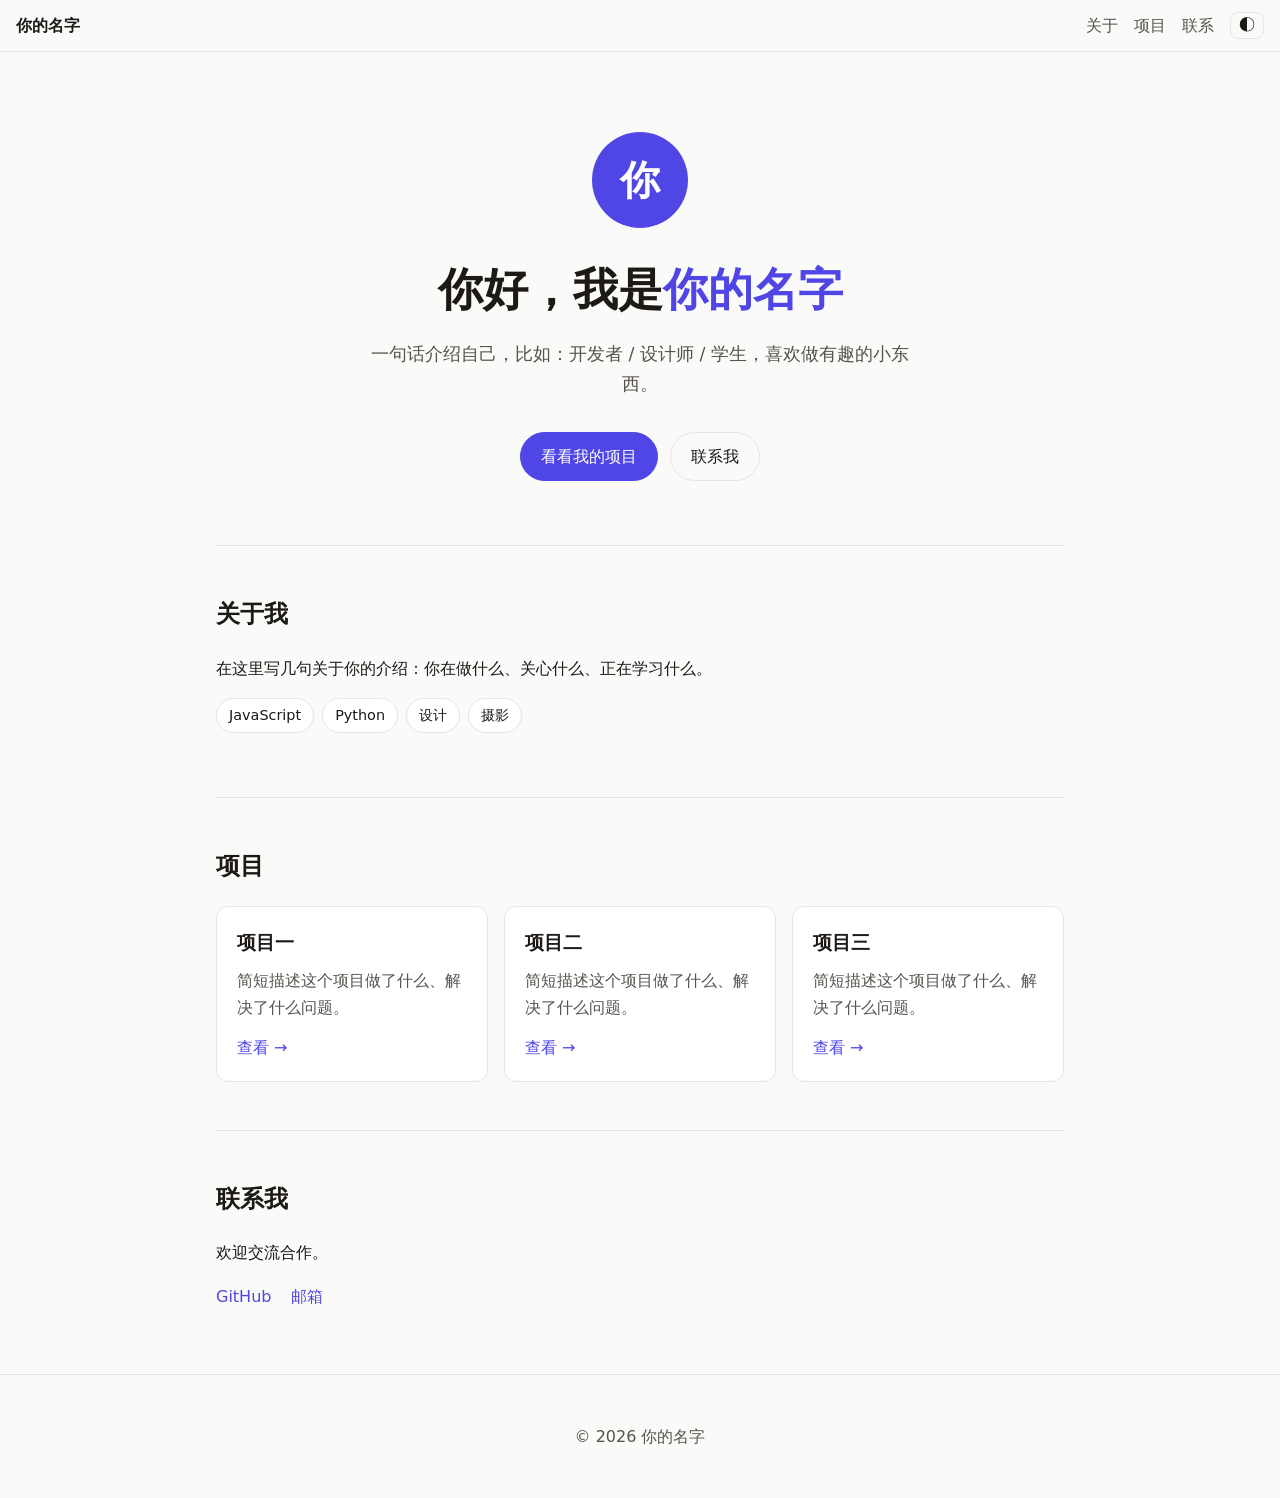
==== index.html @ 75d5b184 "Add static personal homepage Single-page site with hero, about, projects and contact sections, respo" ====
<!doctype html>
<html lang="zh-CN">
<head>
  <meta charset="utf-8">
  <meta name="viewport" content="width=device-width, initial-scale=1">
  <title>你的名字 · 个人主页</title>
  <meta name="description" content="你的名字的个人主页">
  <link rel="stylesheet" href="style.css">
</head>
<body>
  <header class="nav">
    <a class="brand" href="#top">你的名字</a>
    <nav>
      <a href="#about">关于</a>
      <a href="#projects">项目</a>
      <a href="#contact">联系</a>
      <button id="theme-toggle" type="button" aria-label="切换深色/浅色模式">◐</button>
    </nav>
  </header>

  <main id="top">
    <section class="hero">
      <div class="avatar" aria-hidden="true">你</div>
      <h1>你好，我是<span class="accent">你的名字</span></h1>
      <p class="tagline">一句话介绍自己，比如：开发者 / 设计师 / 学生，喜欢做有趣的小东西。</p>
      <div class="actions">
        <a class="btn primary" href="#projects">看看我的项目</a>
        <a class="btn" href="#contact">联系我</a>
      </div>
    </section>

    <section id="about" class="section">
      <h2>关于我</h2>
      <p>在这里写几句关于你的介绍：你在做什么、关心什么、正在学习什么。</p>
      <ul class="tags">
        <li>JavaScript</li>
        <li>Python</li>
        <li>设计</li>
        <li>摄影</li>
      </ul>
    </section>

    <section id="projects" class="section">
      <h2>项目</h2>
      <div class="grid">
        <article class="card">
          <h3>项目一</h3>
          <p>简短描述这个项目做了什么、解决了什么问题。</p>
          <a href="#">查看 →</a>
        </article>
        <article class="card">
          <h3>项目二</h3>
          <p>简短描述这个项目做了什么、解决了什么问题。</p>
          <a href="#">查看 →</a>
        </article>
        <article class="card">
          <h3>项目三</h3>
          <p>简短描述这个项目做了什么、解决了什么问题。</p>
          <a href="#">查看 →</a>
        </article>
      </div>
    </section>

    <section id="contact" class="section">
      <h2>联系我</h2>
      <p>欢迎交流合作。</p>
      <ul class="links">
        <li><a href="https://github.com/">GitHub</a></li>
        <li><a href="mailto:you@example.com">邮箱</a></li>
      </ul>
    </section>
  </main>

  <footer class="footer">
    <p>© <span id="year"></span> 你的名字</p>
  </footer>

  <script src="script.js"></script>
</body>
</html>
---- style.css ----
:root {
  --bg: #fafaf9;
  --surface: #ffffff;
  --text: #1c1917;
  --muted: #57534e;
  --border: #e7e5e4;
  --accent: #4f46e5;
  --accent-contrast: #ffffff;
}

@media (prefers-color-scheme: dark) {
  :root:not([data-theme="light"]) {
    --bg: #0c0a09;
    --surface: #1c1917;
    --text: #f5f5f4;
    --muted: #a8a29e;
    --border: #292524;
    --accent: #818cf8;
    --accent-contrast: #0c0a09;
  }
}

:root[data-theme="dark"] {
  --bg: #0c0a09;
  --surface: #1c1917;
  --text: #f5f5f4;
  --muted: #a8a29e;
  --border: #292524;
  --accent: #818cf8;
  --accent-contrast: #0c0a09;
}

* { box-sizing: border-box; }

html { scroll-behavior: smooth; }

body {
  margin: 0;
  background: var(--bg);
  color: var(--text);
  font-family: system-ui, -apple-system, "PingFang SC", "Microsoft YaHei", sans-serif;
  line-height: 1.7;
}

a { color: var(--accent); text-decoration: none; }
a:hover { text-decoration: underline; }

.nav {
  position: sticky;
  top: 0;
  display: flex;
  justify-content: space-between;
  align-items: center;
  padding: 12px 16px;
  background: color-mix(in srgb, var(--bg) 85%, transparent);
  backdrop-filter: blur(8px);
  border-bottom: 1px solid var(--border);
  z-index: 10;
}

.brand { font-weight: 700; color: var(--text); }

.nav nav { display: flex; align-items: center; gap: 16px; }
.nav nav a { color: var(--muted); }

#theme-toggle {
  background: none;
  border: 1px solid var(--border);
  color: var(--text);
  border-radius: 8px;
  padding: 2px 8px;
  cursor: pointer;
  font-size: 1rem;
}

main {
  max-width: 880px;
  margin: 0 auto;
  padding: 0 16px;
}

.hero {
  text-align: center;
  padding: 80px 0 64px;
}

.avatar {
  width: 96px;
  height: 96px;
  margin: 0 auto 24px;
  border-radius: 50%;
  display: grid;
  place-items: center;
  font-size: 2.5rem;
  font-weight: 700;
  background: var(--accent);
  color: var(--accent-contrast);
}

.hero h1 { font-size: clamp(1.8rem, 5vw, 2.8rem); margin: 0 0 12px; }
.accent { color: var(--accent); }
.tagline { color: var(--muted); font-size: 1.1rem; margin: 0 auto 32px; max-width: 560px; }

.actions { display: flex; gap: 12px; justify-content: center; flex-wrap: wrap; }

.btn {
  padding: 10px 20px;
  border-radius: 999px;
  border: 1px solid var(--border);
  color: var(--text);
}
.btn:hover { text-decoration: none; border-color: var(--accent); }
.btn.primary { background: var(--accent); color: var(--accent-contrast); border-color: var(--accent); }

.section { padding: 48px 0; border-top: 1px solid var(--border); }
.section h2 { margin-top: 0; }

.tags, .links { list-style: none; padding: 0; display: flex; flex-wrap: wrap; gap: 8px; }
.tags li {
  padding: 4px 12px;
  border-radius: 999px;
  background: var(--surface);
  border: 1px solid var(--border);
  font-size: 0.9rem;
}
.links { gap: 20px; }

.grid {
  display: grid;
  grid-template-columns: repeat(auto-fill, minmax(240px, 1fr));
  gap: 16px;
}

.card {
  background: var(--surface);
  border: 1px solid var(--border);
  border-radius: 12px;
  padding: 20px;
  transition: transform 0.15s, border-color 0.15s;
}
.card:hover { transform: translateY(-2px); border-color: var(--accent); }
.card h3 { margin: 0 0 8px; }
.card p { color: var(--muted); margin: 0 0 12px; }

.footer {
  text-align: center;
  color: var(--muted);
  padding: 32px 16px;
  border-top: 1px solid var(--border);
}
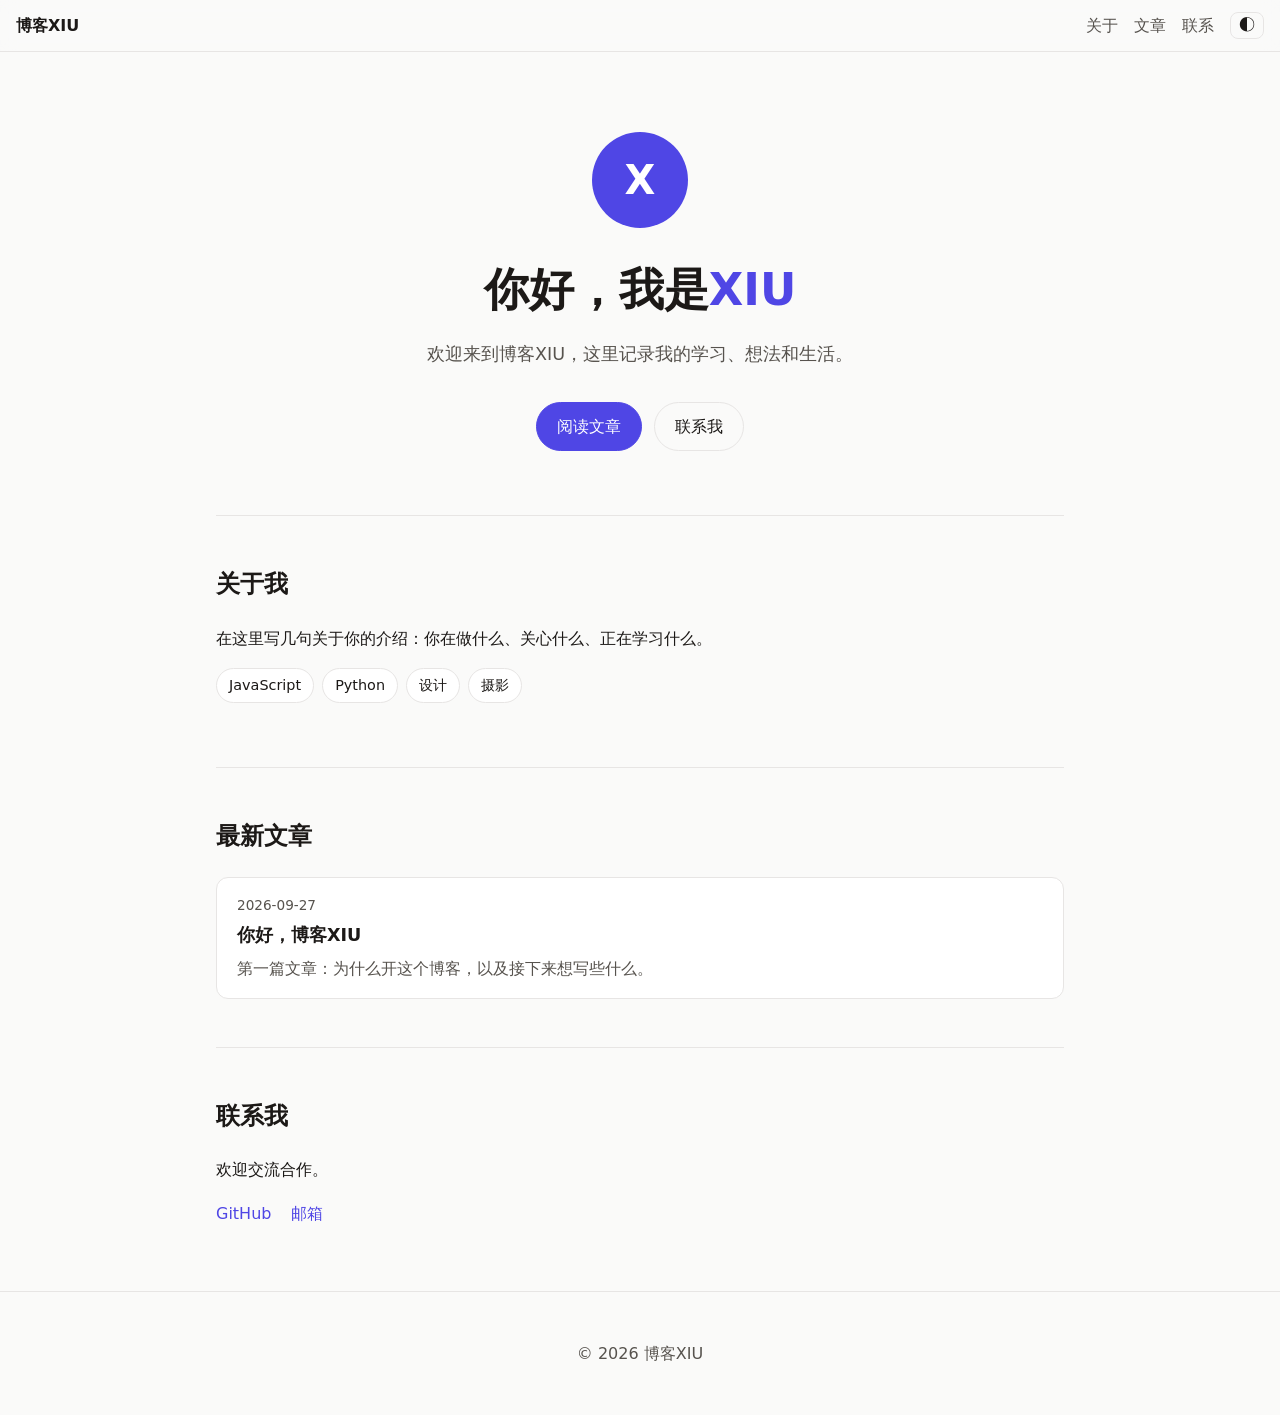
==== commit 424898dd: "Turn homepage into 博客XIU blog with first post Rebrand to 博客XIU, replace the projects grid with a pos" ====
--- a/index.html
+++ b/index.html
@@ -3,16 +3,16 @@
 <head>
   <meta charset="utf-8">
   <meta name="viewport" content="width=device-width, initial-scale=1">
-  <title>你的名字 · 个人主页</title>
-  <meta name="description" content="你的名字的个人主页">
+  <title>博客XIU</title>
+  <meta name="description" content="XIU 的个人博客">
   <link rel="stylesheet" href="style.css">
 </head>
 <body>
   <header class="nav">
-    <a class="brand" href="#top">你的名字</a>
+    <a class="brand" href="#top">博客XIU</a>
     <nav>
       <a href="#about">关于</a>
-      <a href="#projects">项目</a>
+      <a href="#posts">文章</a>
       <a href="#contact">联系</a>
       <button id="theme-toggle" type="button" aria-label="切换深色/浅色模式">◐</button>
     </nav>
@@ -20,11 +20,11 @@
 
   <main id="top">
     <section class="hero">
-      <div class="avatar" aria-hidden="true">你</div>
-      <h1>你好，我是<span class="accent">你的名字</span></h1>
-      <p class="tagline">一句话介绍自己，比如：开发者 / 设计师 / 学生，喜欢做有趣的小东西。</p>
+      <div class="avatar" aria-hidden="true">X</div>
+      <h1>你好，我是<span class="accent">XIU</span></h1>
+      <p class="tagline">欢迎来到博客XIU，这里记录我的学习、想法和生活。</p>
       <div class="actions">
-        <a class="btn primary" href="#projects">看看我的项目</a>
+        <a class="btn primary" href="#posts">阅读文章</a>
         <a class="btn" href="#contact">联系我</a>
       </div>
     </section>
@@ -40,39 +40,31 @@
       </ul>
     </section>
 
-    <section id="projects" class="section">
-      <h2>项目</h2>
-      <div class="grid">
-        <article class="card">
-          <h3>项目一</h3>
-          <p>简短描述这个项目做了什么、解决了什么问题。</p>
-          <a href="#">查看 →</a>
-        </article>
-        <article class="card">
-          <h3>项目二</h3>
-          <p>简短描述这个项目做了什么、解决了什么问题。</p>
-          <a href="#">查看 →</a>
-        </article>
-        <article class="card">
-          <h3>项目三</h3>
-          <p>简短描述这个项目做了什么、解决了什么问题。</p>
-          <a href="#">查看 →</a>
-        </article>
-      </div>
+    <section id="posts" class="section">
+      <h2>最新文章</h2>
+      <ul class="post-list">
+        <li>
+          <a class="post-link" href="posts/hello-world.html">
+            <time datetime="2026-09-27">2026-09-27</time>
+            <span class="post-title">你好，博客XIU</span>
+            <span class="post-summary">第一篇文章：为什么开这个博客，以及接下来想写些什么。</span>
+          </a>
+        </li>
+      </ul>
     </section>
 
     <section id="contact" class="section">
       <h2>联系我</h2>
       <p>欢迎交流合作。</p>
       <ul class="links">
-        <li><a href="https://github.com/">GitHub</a></li>
+        <li><a href="https://github.com/TEST-QIXIUXIAN">GitHub</a></li>
         <li><a href="mailto:you@example.com">邮箱</a></li>
       </ul>
     </section>
   </main>
 
   <footer class="footer">
-    <p>© <span id="year"></span> 你的名字</p>
+    <p>© <span id="year"></span> 博客XIU</p>
   </footer>
 
   <script src="script.js"></script>
--- a/style.css
+++ b/style.css
@@ -125,22 +125,28 @@
 }
 .links { gap: 20px; }
 
-.grid {
+.post-list { list-style: none; padding: 0; margin: 0; display: grid; gap: 12px; }
+
+.post-link {
   display: grid;
-  grid-template-columns: repeat(auto-fill, minmax(240px, 1fr));
-  gap: 16px;
-}
-
-.card {
+  gap: 4px;
   background: var(--surface);
   border: 1px solid var(--border);
   border-radius: 12px;
-  padding: 20px;
+  padding: 16px 20px;
+  color: var(--text);
   transition: transform 0.15s, border-color 0.15s;
 }
-.card:hover { transform: translateY(-2px); border-color: var(--accent); }
-.card h3 { margin: 0 0 8px; }
-.card p { color: var(--muted); margin: 0 0 12px; }
+.post-link:hover { text-decoration: none; transform: translateY(-2px); border-color: var(--accent); }
+.post-link time, .post-meta { color: var(--muted); font-size: 0.85rem; }
+.post-title { font-weight: 700; font-size: 1.1rem; }
+.post-summary { color: var(--muted); }
+
+.post { max-width: 680px; margin: 0 auto; padding: 48px 0; }
+.post h1 { font-size: clamp(1.6rem, 4.5vw, 2.2rem); margin: 0 0 8px; line-height: 1.3; }
+.post .post-meta { display: block; margin-bottom: 32px; }
+.post h2 { margin-top: 40px; }
+.back { display: inline-block; margin-top: 40px; }
 
 .footer {
   text-align: center;
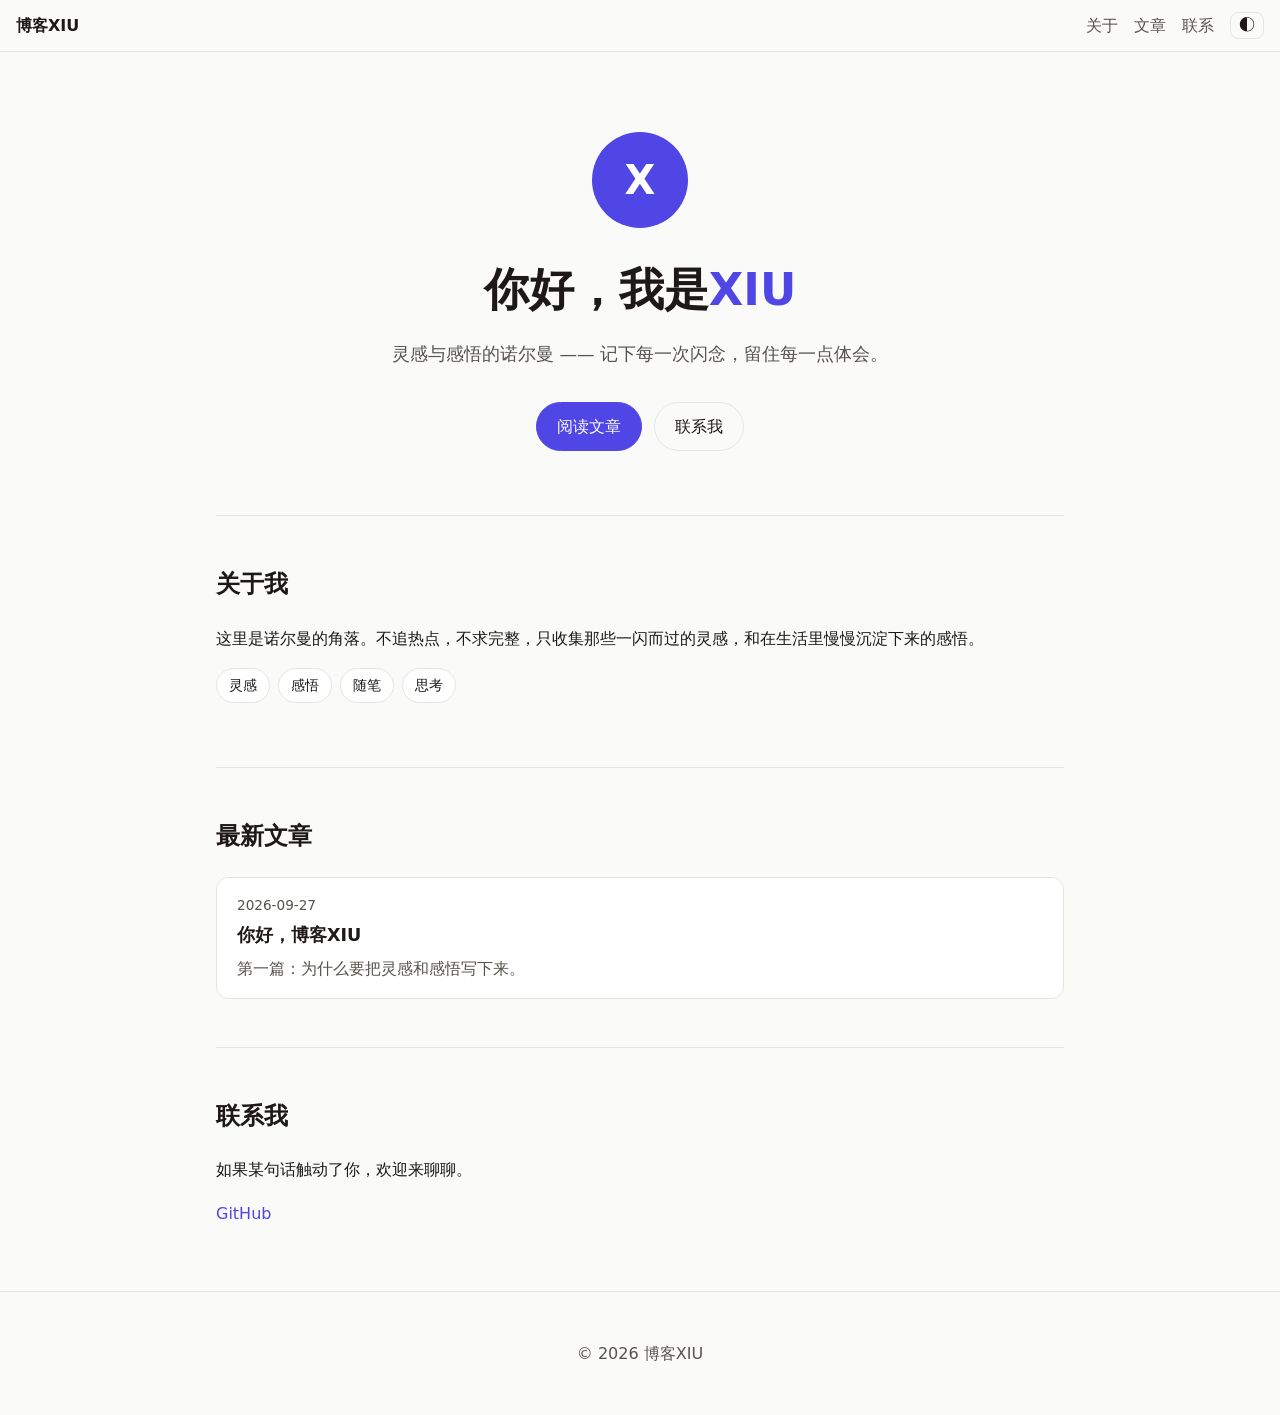
==== commit adcc5329: "Theme blog around 灵感与感悟的诺尔曼 Rewrite tagline, about text, tags and the first post for the inspiration" ====
--- a/index.html
+++ b/index.html
@@ -3,8 +3,8 @@
 <head>
   <meta charset="utf-8">
   <meta name="viewport" content="width=device-width, initial-scale=1">
-  <title>博客XIU</title>
-  <meta name="description" content="XIU 的个人博客">
+  <title>博客XIU · 灵感与感悟的诺尔曼</title>
+  <meta name="description" content="博客XIU：灵感与感悟的诺尔曼">
   <link rel="stylesheet" href="style.css">
 </head>
 <body>
@@ -22,7 +22,7 @@
     <section class="hero">
       <div class="avatar" aria-hidden="true">X</div>
       <h1>你好，我是<span class="accent">XIU</span></h1>
-      <p class="tagline">欢迎来到博客XIU，这里记录我的学习、想法和生活。</p>
+      <p class="tagline">灵感与感悟的诺尔曼 —— 记下每一次闪念，留住每一点体会。</p>
       <div class="actions">
         <a class="btn primary" href="#posts">阅读文章</a>
         <a class="btn" href="#contact">联系我</a>
@@ -31,12 +31,12 @@
 
     <section id="about" class="section">
       <h2>关于我</h2>
-      <p>在这里写几句关于你的介绍：你在做什么、关心什么、正在学习什么。</p>
+      <p>这里是诺尔曼的角落。不追热点，不求完整，只收集那些一闪而过的灵感，和在生活里慢慢沉淀下来的感悟。</p>
       <ul class="tags">
-        <li>JavaScript</li>
-        <li>Python</li>
-        <li>设计</li>
-        <li>摄影</li>
+        <li>灵感</li>
+        <li>感悟</li>
+        <li>随笔</li>
+        <li>思考</li>
       </ul>
     </section>
 
@@ -47,7 +47,7 @@
           <a class="post-link" href="posts/hello-world.html">
             <time datetime="2026-09-27">2026-09-27</time>
             <span class="post-title">你好，博客XIU</span>
-            <span class="post-summary">第一篇文章：为什么开这个博客，以及接下来想写些什么。</span>
+            <span class="post-summary">第一篇：为什么要把灵感和感悟写下来。</span>
           </a>
         </li>
       </ul>
@@ -55,10 +55,9 @@
 
     <section id="contact" class="section">
       <h2>联系我</h2>
-      <p>欢迎交流合作。</p>
+      <p>如果某句话触动了你，欢迎来聊聊。</p>
       <ul class="links">
         <li><a href="https://github.com/TEST-QIXIUXIAN">GitHub</a></li>
-        <li><a href="mailto:you@example.com">邮箱</a></li>
       </ul>
     </section>
   </main>
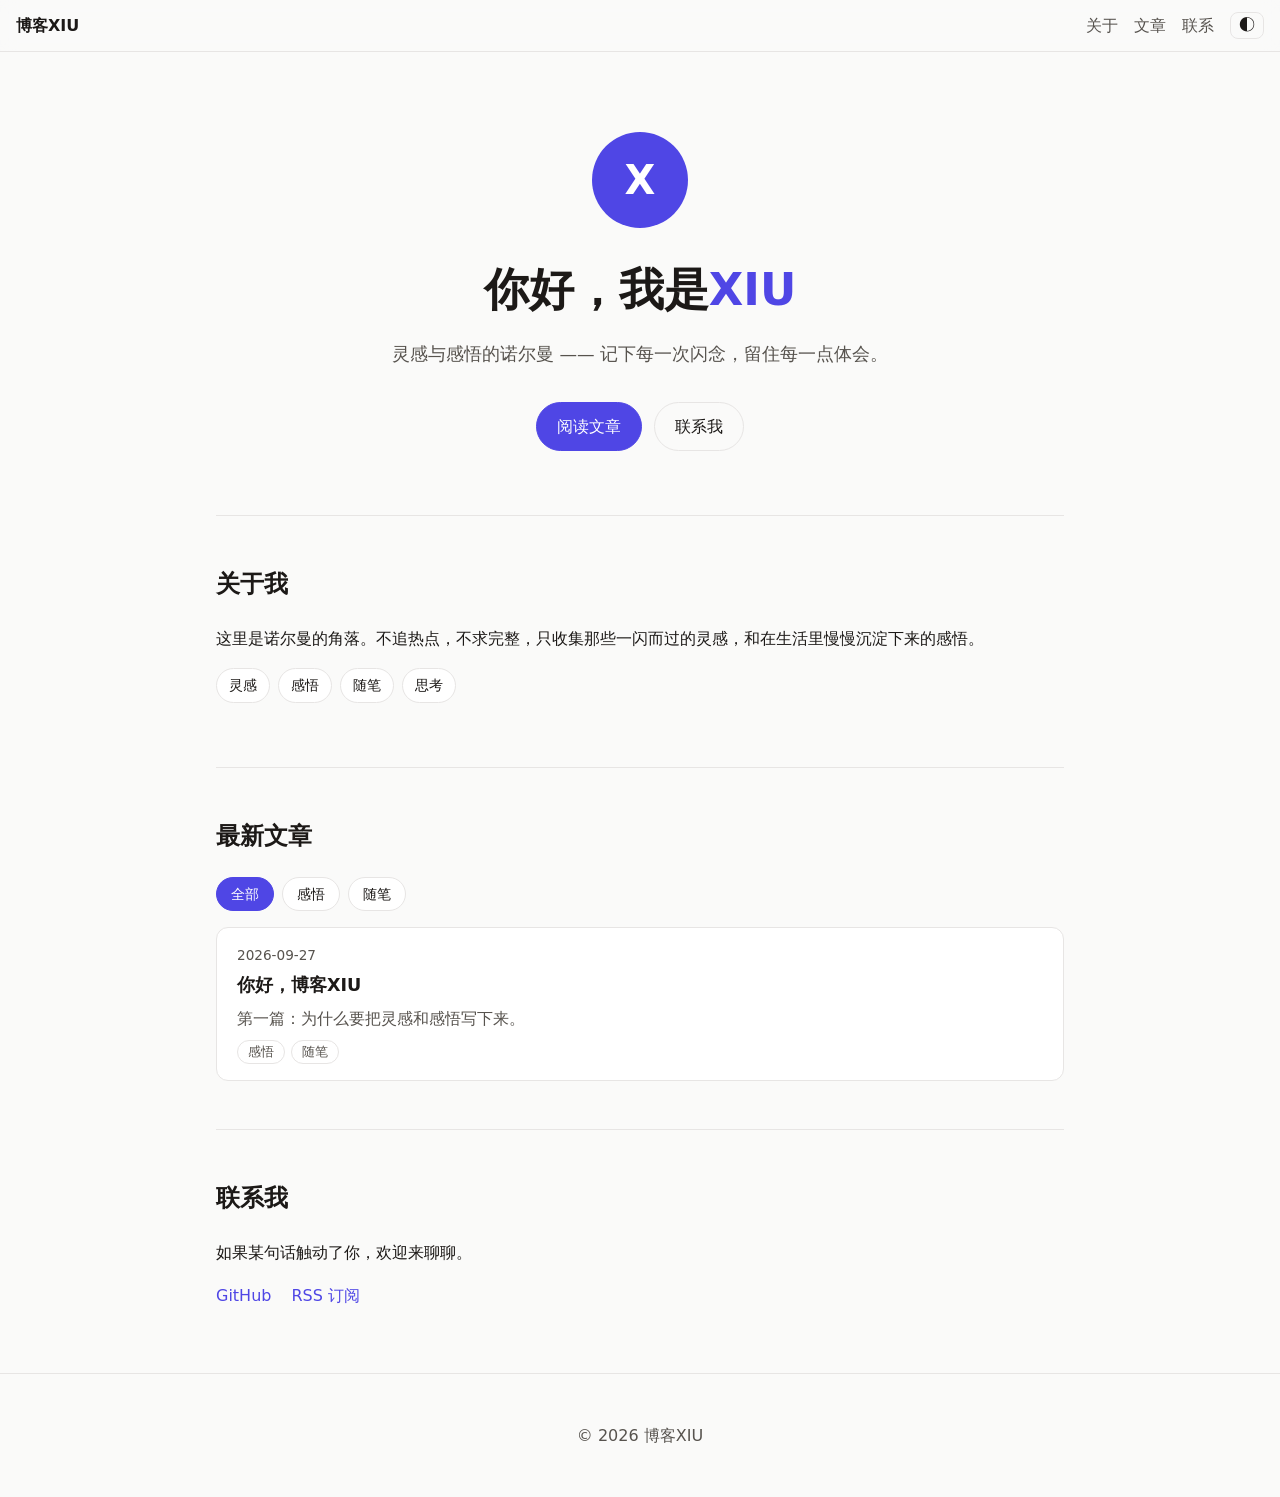
==== commit 259f6078: "Add category filter and RSS feed via build.py generator Posts declare date/tags/summary in <head>; b" ====
--- a/index.html
+++ b/index.html
@@ -6,6 +6,7 @@
   <title>博客XIU · 灵感与感悟的诺尔曼</title>
   <meta name="description" content="博客XIU：灵感与感悟的诺尔曼">
   <link rel="stylesheet" href="style.css">
+  <link rel="alternate" type="application/rss+xml" title="博客XIU" href="feed.xml">
 </head>
 <body>
   <header class="nav">
@@ -42,15 +43,26 @@
 
     <section id="posts" class="section">
       <h2>最新文章</h2>
+      <div class="filters" role="group" aria-label="按分类筛选">
+        <!-- filters:start -->
+        <button type="button" data-tag="" aria-pressed="true">全部</button>
+        <button type="button" data-tag="感悟" aria-pressed="false">感悟</button>
+        <button type="button" data-tag="随笔" aria-pressed="false">随笔</button>
+        <!-- filters:end -->
+      </div>
       <ul class="post-list">
-        <li>
+        <!-- posts:start -->
+        <li data-tags="感悟,随笔">
           <a class="post-link" href="posts/hello-world.html">
             <time datetime="2026-09-27">2026-09-27</time>
             <span class="post-title">你好，博客XIU</span>
             <span class="post-summary">第一篇：为什么要把灵感和感悟写下来。</span>
+            <span class="post-tags"><span class="post-tag">感悟</span><span class="post-tag">随笔</span></span>
           </a>
         </li>
+        <!-- posts:end -->
       </ul>
+      <p class="empty" hidden>这个分类下还没有文章。</p>
     </section>
 
     <section id="contact" class="section">
@@ -58,6 +70,7 @@
       <p>如果某句话触动了你，欢迎来聊聊。</p>
       <ul class="links">
         <li><a href="https://github.com/TEST-QIXIUXIAN">GitHub</a></li>
+        <li><a href="feed.xml">RSS 订阅</a></li>
       </ul>
     </section>
   </main>
--- a/style.css
+++ b/style.css
@@ -154,3 +154,27 @@
   padding: 32px 16px;
   border-top: 1px solid var(--border);
 }
+
+.filters { display: flex; flex-wrap: wrap; gap: 8px; margin-bottom: 16px; }
+.filters button {
+  padding: 4px 14px;
+  border-radius: 999px;
+  border: 1px solid var(--border);
+  background: var(--surface);
+  color: var(--text);
+  font: inherit;
+  font-size: 0.9rem;
+  cursor: pointer;
+}
+.filters button[aria-pressed="true"] { background: var(--accent); border-color: var(--accent); color: var(--accent-contrast); }
+
+.post-tags { display: flex; flex-wrap: wrap; gap: 6px; margin-top: 4px; }
+.post-tag {
+  font-size: 0.8rem;
+  padding: 0 10px;
+  border-radius: 999px;
+  border: 1px solid var(--border);
+  color: var(--muted);
+}
+.post .post-tags { margin: -24px 0 32px; }
+.empty { color: var(--muted); }
